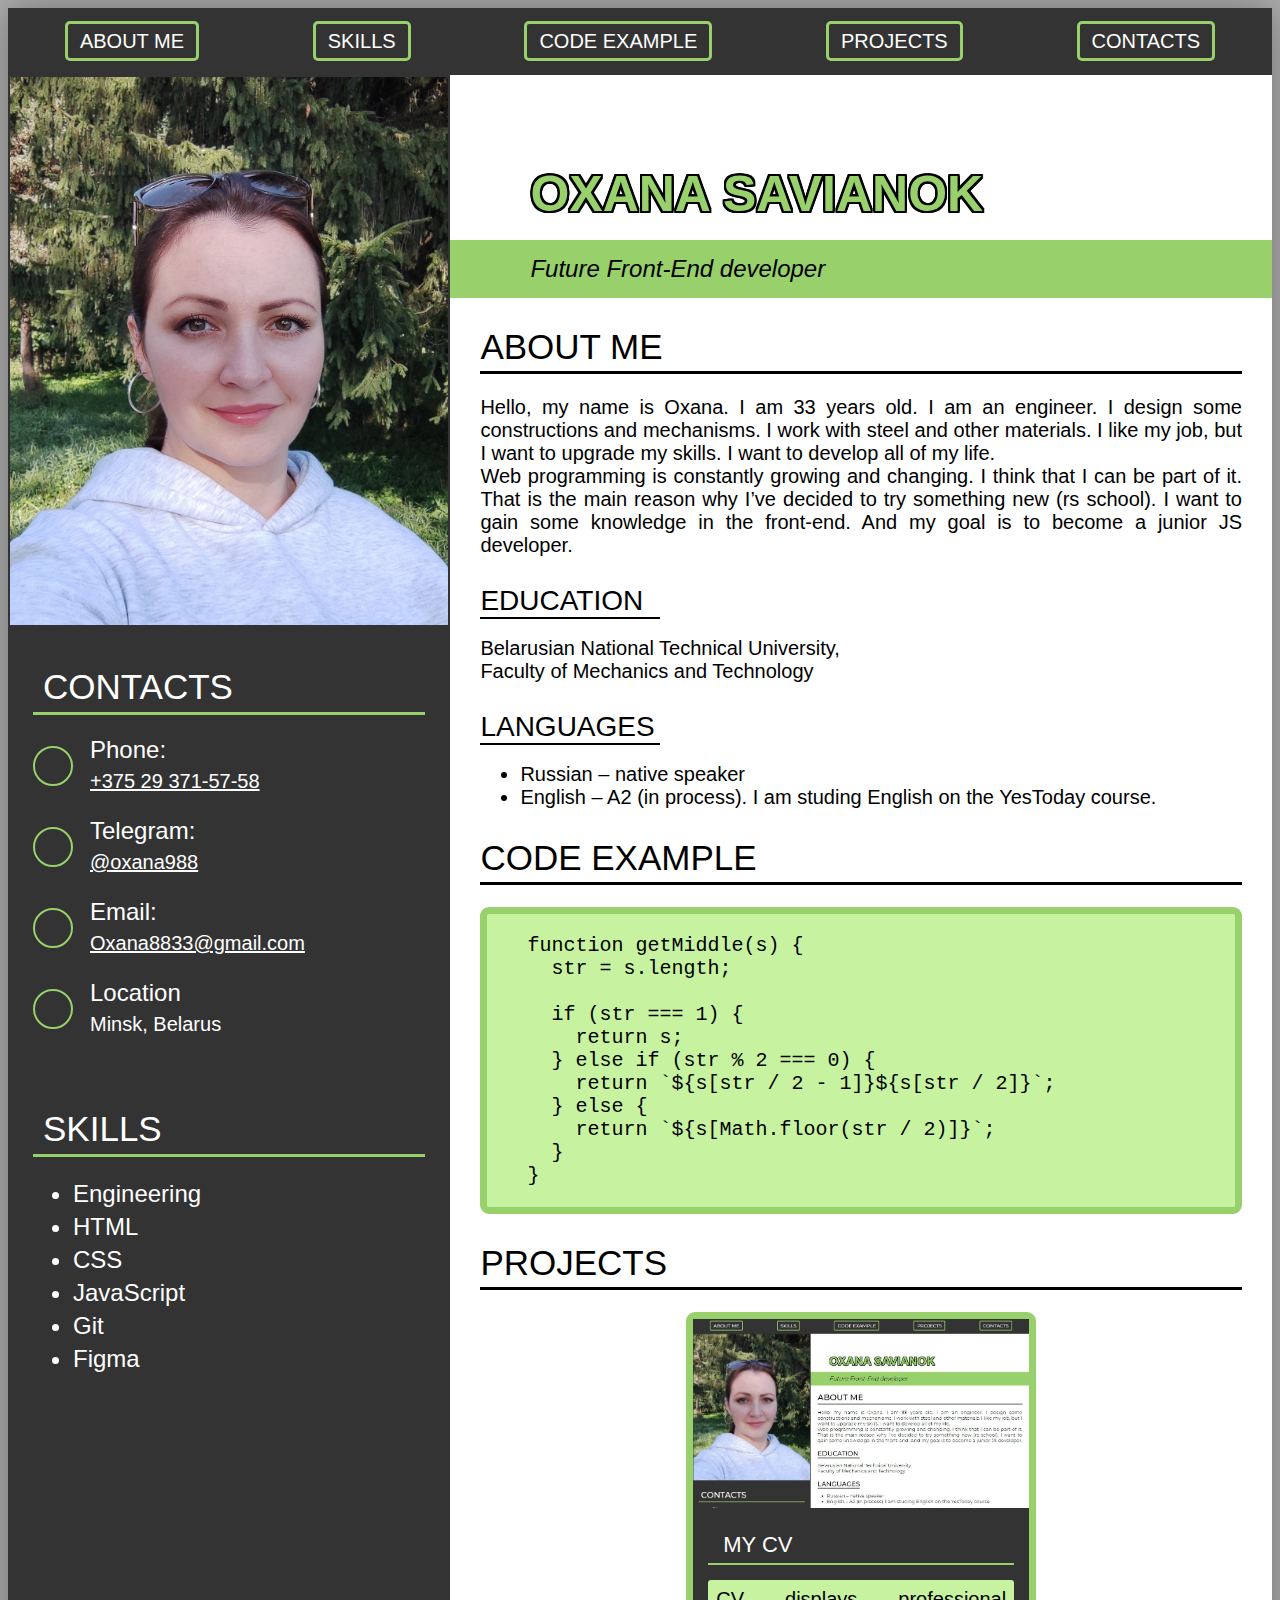
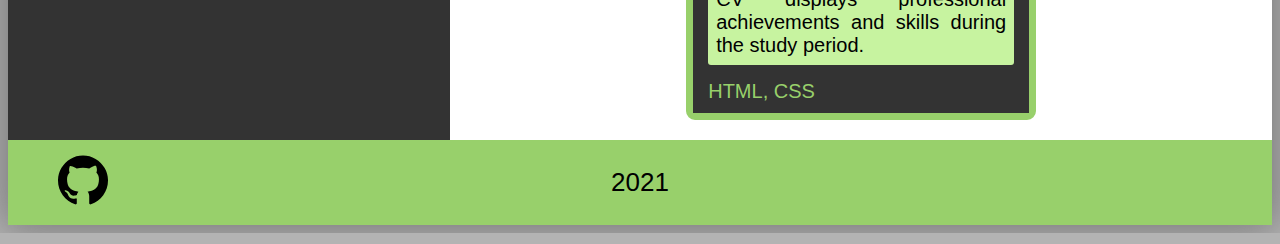
==== index.html @ 1d217c26 "fix: changed the color of the page design" ====
<!DOCTYPE html>
<html lang="en">
<head>
    <meta charset="UTF-8">
    <meta http-equiv="X-UA-Compatible" content="IE=edge">
    <meta name="viewport" content="width=device-width, initial-scale=1.0">
    <link rel="stylesheet" href="./style.css">
    <link href="https://file.myfontastic.com/Bi95G4Yxjh4TPe94SQNDmB/icons.css" rel="stylesheet">
    <link rel="icon" href="./assets/favicon.ico">
    <title>My CV</title>
</head>
<body>
    <div class="cv">
        <header class="header">
            <div class="container header-container">
                <div class="header-burger burger">
                    <span class="burger-line burger-line1"></span>
                    <span class="burger-line burger-line2"></span>
                    <span class="burger-line burger-line3"></span>
                </div>
                <nav class="header-nav">
                    <ul class="header-ul">
                        <li class="header-li"><a href="#about_me" class="header-link">About me</a></li>
                        <li class="header-li"><a href="#skills" class="header-link">Skills</a></li>
                        <li class="header-li"><a href="#code_example" class="header-link">Code example</a></li>
                        <li class="header-li"><a href="#projects" class="header-link">Projects</a></li>
                        <!--<li class="header-li"><a href="#video" class="header-link">Video</a></li>-->
                        <li class="header-li"><a href="#contacts" class="header-link">Contacts</a></li>
                    </ul>
                    <div class="menu-close">
                        <span class="menu-close-line"></span>
                        <span class="menu-close-line"></span>
                    </div>
                </nav>
            </div>
        </header>
        <main class="main">
            <div class="container main-container">
                <aside class="left-section">
                    <div class="photo">
                        <img src="./assets/images/photo.jpg" alt="Photo">
                    </div>
                    <section class="contacts" id="contacts">
                        <h2 class="white-title">Contacts</h2>
                        <div class="underlined"></div>
                        <ul class="ul-contacts">
                            <li class="li-contact">
                                <i class="icon-phone icon"></i>
                                <div class="contact">
                                    <span>Phone:</span>
                                    <br>
                                    <a href="tel:+375293715758">+375 29 371-57-58</a>
                                </div>
                            </li>
                            <li class="li-contact">
                                <i class="icon-telegram icon"></i>
                                <div class="contact">
                                    <span>Telegram:</span>
                                    <br>
                                    <a href="https://t.me/Oxana988">@oxana988</a>
                                </div>
                            </li>
                            <li class="li-contact contact-email">
                                <i class="icon-mail icon"></i>
                                <div class="contact">
                                    <span>Email:</span>
                                    <br>
                                    <a href="mailto:Oxana8833@gmail.com" class="email">Oxana8833@gmail.com</a>
                                </div>
                            </li>
                            <li class="li-contact">
                                <i class="icon-map-marker icon"></i>
                                <div class="contact">
                                    <span>Location</span>
                                    <br>
                                    <span class="place">Minsk, Belarus</span> 
                                </div>
                            </li>
                        </ul>
                    </section>
                    <section class="skill" id="skills">
                        <h2 class="white-title">Skills</h2>
                        <div class="underlined"></div>
                        <ul class="ul-skills">
                            <li class="li-skill">Engineering</li>
                            <li class="li-skill">HTML</li>
                            <li class="li-skill">CSS</li>
                            <li class="li-skill">JavaScript</li>
                            <li class="li-skill">Git</li>
                            <li class="li-skill">Figma</li>
                        </ul>
                    </section>
                </aside>
                <div class="main-section">
                    <div class="photo-main">
                        <div class="decoration">
                            <div class="decoration-left"></div>
                        </div>
                        <div class="avatar">
                            <img src="./assets/images/photo.jpg" alt="Photo">
                        </div>
                        <div class="decoration">
                            <div class="decoration-right"></div>
                        </div>
                    </div> 
                    <div class="title-name">
                        <h1 class="name">Oxana Savianok</h1>
                        <p>Future Front-End developer</p>
                    </div>
                    <section class="subsection about-me" id="about_me">
                        <h2 class="title">About me</h2>
                        <p>
                        Hello, my name is Oxana. I am 33 years old. I am an engineer. I design some constructions
                        and mechanisms. I work with steel and other materials. I like my job, but I want to upgrade
                        my skills. I want to develop all of my life.
                        <br>
                        Web programming is constantly growing and changing. I think that I can be part of it. That is
                        the main reason why I’ve decided to try something new (rs school). I want to gain some knowledge
                        in the front-end. And my goal is to become a junior JS developer.
                        </p>
                    </section>
                    <section class="subsection education">
                        <h3 class="subtitle">Education</h3>
                        <p>
                        Belarusian National Technical University,<br>Faculty of Mechanics and Technology
                        </p>
                    </section>
                    <section class="subsection languages">
                        <h3 class="subtitle">Languages</h3>
                        <ul class="ul-lang">
                            <li>Russian – native speaker</li>
                            <li>English – A2 (in process). I am studing English on the YesToday course.</li>
                        </ul>
                    </section>
                    <!--<section class="skill-main" id="skills">
                        <h2 class="white-title white-title-main">Skills</h2>
                        <div class="underlined"></div>
                        <ul class="ul-skills">
                            <li class="li-skill">Engineering</li>
                            <li class="li-skill">HTML</li>
                            <li class="li-skill">CSS</li>
                            <li class="li-skill">JavaScript</li>
                            <li class="li-skill">Git</li>
                            <li class="li-skill">Figma</li>
                        </ul>
                    </section>-->
                    <section class="subsection code-example" id="code_example">
                        <h2 class="title code-title">Code example</h2>
                        <pre class="pre"><code class="code">function getMiddle(s) {
  str = s.length;
                            
  if (str === 1) {
    return s;
  } else if (str % 2 === 0) {
    return `${s[str / 2 - 1]}${s[str / 2]}`;
  } else {
    return `${s[Math.floor(str / 2)]}`;
  }
}</code></pre>
                    </section>
                    <section class="subsection projects" id="projects">
                        <h2 class="title">Projects</h2>
                        <div class="projects-section">
                            <div class="project">
                                <a href="https://oxana988.github.io/rsschool-cv/" target="_blank">
                                    <img src="./assets/images/project1.jpg" alt="My CV">
                                </a>
                                <div class="info-project">
                                    <h4 class="title-project">My CV</h4>
                                    <div class="underlined project-underlined"></div>
                                    <p class="description"> CV displays professional achievements and skills during the study period.</p>
                                    <p class="technologies">HTML, CSS</p>
                                </div>
                            </div>
                        </div>
                    </section>
                </div>
            </div>
        </main>
        <footer class="footer">
            <div class="container">
                <ul class="ul-footer">
                    <li class="li-footer gh"><a href="https://github.com/Oxana988" target="_blank">
                        <img src="./assets/svg/github.svg" height="50" alt=""></a></li>
                    <li class="li-footer year"><span class="year_font">2021</span></li>
                    <li class="li-footer rss"><a href="https://rs.school/js/" target="_blank"><img src="https://rs.school/images/rs_school_js.svg"
                    height="50" alt="" class="rs"></a></li>        
                </ul>
            </div>
        </footer>
    </div>
    <script src="./index.js"></script>
</body>
</html>
---- style.css ----
@font-face {
    font-family: 'Montserrat';
    font-style: normal;
    font-weight: 400;
    src: local(''),
         url('../rsschool-cv/assets/fonts/montserrat-v18-latin-regular.woff2') format('woff2'), /* Chrome 26+, Opera 23+, Firefox 39+ */
         url('../rsschool-cv/assets/fonts/montserrat-v18-latin-regular.woff') format('woff'); /* Chrome 6+, Firefox 3.6+, IE 9+, Safari 5.1+ */
  }
  /* montserrat-500 - latin*/
  @font-face {
    font-family: 'Montserrat';
    font-style: normal;
    font-weight: 500;
    src: local(''),
         url('../rsschool-cv/assets/fonts/montserrat-v18-latin-500.woff2') format('woff2'), /* Chrome 26+, Opera 23+, Firefox 39+ */
         url('../rsschool-cv/assets/fonts/montserrat-v18-latin-500.woff') format('woff'); /* Chrome 6+, Firefox 3.6+, IE 9+, Safari 5.1+ */
  }
  /* montserrat-700 - latin*/
  @font-face {
    font-family: 'Montserrat';
    font-style: normal;
    font-weight: 700;
    src: local(''),
         url('../rsschool-cv/assets/fonts/montserrat-v18-latin-700.woff2') format('woff2'), /* Chrome 26+, Opera 23+, Firefox 39+ */
         url('../rsschool-cv/assets/fonts/montserrat-v18-latin-700.woff') format('woff'); /* Chrome 6+, Firefox 3.6+, IE 9+, Safari 5.1+ */
  }

html {
    box-sizing: border-box;
    scroll-behavior: smooth;
}  
*, *::before, *::after {
    box-sizing: inherit;
}
body {
    font-family: 'Montserrat', sans-serif;
    font-style: normal;
    font-weight: 400;
    font-size: 20px;
    color: black;
    background-color: #b3b3b3;
}
.cv {
    margin: 0 auto;
    background-color: white;
    max-width: 1440px;
    box-shadow: 0 0 40px 5px #777777;
    /*max-width: 1440px;*/
}
.container {
    max-width: 1440px;
    margin: 0 auto;
}

/*Header styles start*/
.header-container {
    display: flex;
    position: relative;
    background-color: #333333;
}
.header-nav {
    width: 100%;
}
.header-ul {
    display: flex;
    align-items: center;
    justify-content: space-around;
    margin: 0 auto;
    padding: 22px 0;
    list-style: none;
}
.header-link {
    text-align: center;
    padding: 6px 12px;
    text-decoration: none;
    text-transform: uppercase;
    font-size: 20px;
    color: white;
    border: 3px solid #98d06b;
    border-radius: 5px;
}
.header-link:hover {
    color: #98d06b;
    background-color: #505050;
    transition: 0.3s;
}
.header-burger {
    display: none;
    position: absolute;
    top: 13px;
    left: 20px;
    width: 60px;
    height: 42px;
    padding: 0 10px;
    border: 3px solid #98d06b;
    border-radius: 5px;
    background-color: #333333;
    z-index: 10;
}
.header-burger:hover {
    background-color: #505050;
    transition: 0.3s; 
}
.burger-line {
    display: block;
    width: 80%;
    height: 4px;
    background-color: white;
    position: absolute;
    left: 6px;
    border-radius: 2px;
}
.burger-line1 {
    top: 6px;
}
.burger-line2 {
    top: 50%;
    transform: translateY(-50%);
}
.burger-line3 {
    bottom: 6px;
}
/*Header styles end*/

/*Main styles start*/
.main-container {
    display: flex;
    flex-wrap: wrap;
}
.left-section {
    width: 35%;
    align-self: stretch;
    margin: 0;
    background-color: #333333;
}
.photo img {
    width: 100%;
    border: 2px solid #333333;
}
.ul-contacts {
    padding: 0;
    margin-bottom: 50px;
    list-style: none;
}
.li-contact {
    display: flex;
    align-items: center;
    padding-bottom: 20px;
    font-size: 24px;
    font-weight: 500;
    line-height: 30px;
    color: white;
}
.li-contact a, .place {
    font-size: 20px;
    color: white;
}
.contacts {
    padding: 10px 25px 0 25px;
}
.contact {
    padding-left: 17px;
}
.icon {
    text-align: center;
    vertical-align: middle;
    width: 40px;
    height: 40px;
    border-radius: 20px;
    padding-top: 7px;
    font-size: 25px;
    color: #98d06b;
    border: 2px solid #98d06b;
}
.icon-telegram {
    padding-right: 4px;
}
.contact a:hover {
    color: #98d06b;
    transition: 0.3s;
}
.skill {
    padding: 0 25px;
}
.ul-skills {
    color: white;
}
.li-skill {
    font-size: 24px;
    line-height: 33px;
}
.main-section {
    position: relative;
    width: 65%;
    margin: 0 auto;
    padding: 0;
    /*padding: 0 30px 30px 30px;*/
}
.photo-main {
    /*display: flex;*/
    justify-content: space-between;
    padding-bottom: 1px;
    background-color: #333333;
    display: none;
}
.avatar {
    width: 54%;
}
.avatar img {
    width: 100%;
    border: 2px solid #333333;
}
.decoration {
    position: relative;
    width: 23%;
    background: linear-gradient(to top, #333333, #969696);
}
.decoration-left {
    margin-left: auto;
    margin-right: auto;
    width: 50px;
    height: 100%;
    background: linear-gradient(215deg, #98d06b 14.5%, transparent 14.5%, transparent 17.5%, #98d06b 17.5%, #98d06b 31.5%, 
    transparent 31.5%, transparent 34.5%, #98d06b 34.5%,#98d06b 48.5%, transparent 48.5%, transparent 51.5%, #98d06b 51.5%,
    #98d06b 65.5%, transparent 65.5%, transparent 68.5%, #98d06b 68.5%,#98d06b 82.5%, transparent 82.5%, transparent 85.5%,
    #98d06b 85.5%, #98d06b 100%);
}
.decoration-right {
    margin-left: auto;
    margin-right: auto;
    width: 50px;
    height: 100%;
    background: linear-gradient(145deg, #98d06b 14.5%, transparent 14.5%, transparent 17.5%, #98d06b 17.5%, #98d06b 31.5%, 
    transparent 31.5%, transparent 34.5%, #98d06b 34.5%,#98d06b 48.5%, transparent 48.5%, transparent 51.5%, #98d06b 51.5%,
    #98d06b 65.5%, transparent 65.5%, transparent 68.5%, #98d06b 68.5%,#98d06b 82.5%, transparent 82.5%, transparent 85.5%,
    #98d06b 85.5%, #98d06b 100%);
}
.name {
    width: 100%;
    margin: 0;
    padding: 90px 80px 10px 80px;
    font-family: 'Arial', sans-serif;
    text-transform: uppercase;
    font-size: 50px;
    font-weight: 700;
    color: #98d06b;
    text-shadow: 1px 1px 0 #000,
    -1px 1px 0 #000,
    1px -1px 0 #000,
    -1px -1px 0 #000,
    0px 1px 0 #000,
    0px -1px 0 #000,
    -1px 0px 0 #000,
    1px 0px 0 #000,
    2px 2px 0 #000,
    -2px 2px 0 #000,
    2px -2px 0 #000,
    -2px -2px 0 #000,
    0px 2px 0 #000,
    0px -2px 0 #000,
    -2px 0px 0 #000,
    2px 0px 0 #000,
    1px 2px 0 #000,
    -1px 2px 0 #000,
    1px -2px 0 #000,
    -1px -2px 0 #000,
    2px 1px 0 #000,
    -2px 1px 0 #000,
    2px -1px 0 #000,
    -2px -1px 0 #000;
}
.title-name p {
    margin: 0;
    margin-top: 7px;
    padding: 15px 80px;
    font-size: 24px;
    font-style: italic;
    background-color: #98d06b;
}
.subsection {
    padding: 0 30px;
}
.title {
    position: relative;
    text-transform: uppercase; 
    font-size: 35px;
    font-weight: 500;
}
.title::after {
    content: "";
    display: block;
    position: absolute;
    width: 100%;
    height: 3px;
    margin-top: 4px;
    background: black;
}
.about-me p {
    display: block;
    text-align: justify;
}
.white-title {
    margin: 0;
    margin-top: 25px;
    padding-left: 10px;
    text-transform: uppercase; 
    font-size: 35px;
    font-weight: 500; 
    color: white;
}
.underlined {
    margin-top: 5px;
    width: 100%;
    height: 3px;
    background: #98d06b;
}
.subtitle {
    position: relative;
    margin-bottom: 0;
    text-transform: uppercase;
    font-size: 28px;
    font-weight: 500;
}
.subtitle::after {
    content: "";
    display: block;
    position: absolute;
    width: 180px;
    height: 2px;
    background: black;
}
.pre {
    margin: 0 auto;
    padding: 20px 40px;
    border: 7px solid  #98d06b;
    border-radius: 9px;
    background: #c7f3a0;
    overflow-x: auto;
    /*overflow: scroll;*/
}
.projects-section {
    display: flex;
    justify-content: space-around;
}
.project {
    width: 350px;
    margin-bottom: 20px;
    border: 7px solid #98d06b;
    border-radius: 9px;
    background-color: #333333;
}
.project:hover {
    box-shadow: 0 0 6px 6px #616161;
    transition: 0.3s;
}
.project img {
    display: block;
    width: 100%;
}
.info-project {
    background-color: #333333;
    padding: 10px 15px 10px 15px;
    margin-top: -6px;
}
.title-project {
    position: relative;
    margin: 0;
    padding-top: 20px;
    padding-left: 15px;
    text-transform: uppercase;
    font-size: 22px;
    font-weight: 500;
    color: white;
}
.project-underlined {
    height: 2px;
}
.description {
    display: block;
    text-align: justify;
    margin: 15px 0;
    padding: 8px;
    background-color: #c7f3a0;
    border-radius: 3px;
}
.technologies {
    margin: 0;
    color: #98d06b;
}
/*Main styles end*/

/*Footer styles start*/
.ul-footer {
    display: flex;
    align-items: center;
    justify-content: space-between;
    list-style: none;
    margin: 0;
    padding: 15px 50px;
    background-color: #98d06b;
}
.li-footer {
    width: 140px;
}
.year {
    text-align: center;
    font-size: 26px;
    font-weight: 500;
}
.rss {
    text-align: end;
}
.gh:hover, .rss:hover {
    opacity: 70%;
    transition: 0.3s;
}
/*.rs:hover {
    filter: invert(50%) sepia(84%) saturate(90%) hue-rotate(120deg)
    brightness(87%) contrast(80%);
}*/
/*Footer styles end*/

/*Media start*/
@media (max-width: 1024px) {
    .left-section {
        width: 100%;
        order: 2;
        display: flex;
        flex-wrap: wrap;
    }
    .ul-contacts {
        columns: 2;
        padding-left: 10px;
        margin-bottom: 20px;
    }
    .ul-skills {
        columns: 2;
        padding-left: 40px;
    }
    .photo {
        display: none;
    }
    .main-section {
        width: 100%;
    }
    .photo-main {
        display: flex;
    }
    .name {
        padding-top: 50px;
    }
    .contacts {
        width: 100%;
        order: 2;
    }
    .skill {
        width: 100%;
    }
}

@media screen and (max-width: 767px) {
    .header-container {
        height: 68px;
        margin: 0 auto;
    }
    .header-burger {
        display: block;
    }
    .header-nav {
        position: fixed;
        width: 100%;
        /*height: 100%;*/
        top: 0;
        left: 0;
        background-color: #333333;
        z-index: 10;
        padding: 50px;
        transform: translateX(100%);
        transition: 0.4s;
    }
   .header-nav-active {
        /*left: -100%;*/
        transform: translateX(0%);
        transition: 0.4s;
    } 
    .header-ul {
        flex-direction: column;
        justify-content: flex-start;
        align-items: center;
        padding: 0;
    }
    .header-li {
        width: 320px;
        max-width: 80%;
        text-align: center;
        margin-bottom: 15px;
        /*padding: 6px 12px;*/
        border: 3px solid #98d06b;
        border-radius: 5px;
    }
    .header-li:last-child {
        margin-bottom: 0;
    }
    .header-link {
        display: block;
        border: none;
        font-size: 24px;
        line-height: 28px;
        /*margin: 5px 0;*/
    }
    .menu-close {
        width: 40px;
        height: 40px;
        position: absolute;
        top: 15px;
        right: 15px;
        z-index: 11;
    }
    .menu-close:hover {
        opacity: 75%;
        transition: 0.3s;
    }
    .menu-close-line {
        display: block;
        width: 100%;
        height: 3px;
        position: absolute;
        top: 50%;
        background-color: white;
        border-radius: 1.5px;
    }
    .menu-close-line:first-child {
        transform: translateY(-50%) rotate(45deg);
    }
    .menu-close-line:last-child {
        transform: translateY(-50%) rotate(-45deg);
    }
    .ul-contacts {
        columns: 1;
    }
    .avatar {
        width: 80%;
    }
    .name {
        padding-top: 40px;
    }
}

@media (max-width: 635px) {
    .ul-skills {
        columns: 1;
    }
    .name {
        font-size: 45px;
        padding-left: 50px;
    }
    .title-name p {
        padding-left: 50px;
    }
    .ul-footer {
        flex-wrap: wrap;
    }
    .year {
        order: 3;
        width: 100%;
        padding-top: 20px;
    }
}
@media (max-width: 520px) {
    .decoration {
        display: none;
    }
    .avatar {
        width: 100%;
    }
    .photo-main {
        padding-bottom: 0;
    }
    .avatar img {
        border: 4px solid #333333;
        border-bottom: 2px;
    }
    .li-footer {
        width: 100%;
    }
    .gh,
    .rss {
        text-align: center;
    }
    .rss,
    .year {
        padding-top: 20px;
    }
    .name {
        padding-top: 30px;
    }
}
@media (max-width: 420px) {
    .name {
        font-size: 40px;
        padding-left: 35px;
    }
    .title-name p {
        font-size: 22px;
        padding-left: 35px;
    }
    .ul-contacts {
        padding-left: 0;
    }
    .contact-email a {
        font-size: 16px;
    }
}
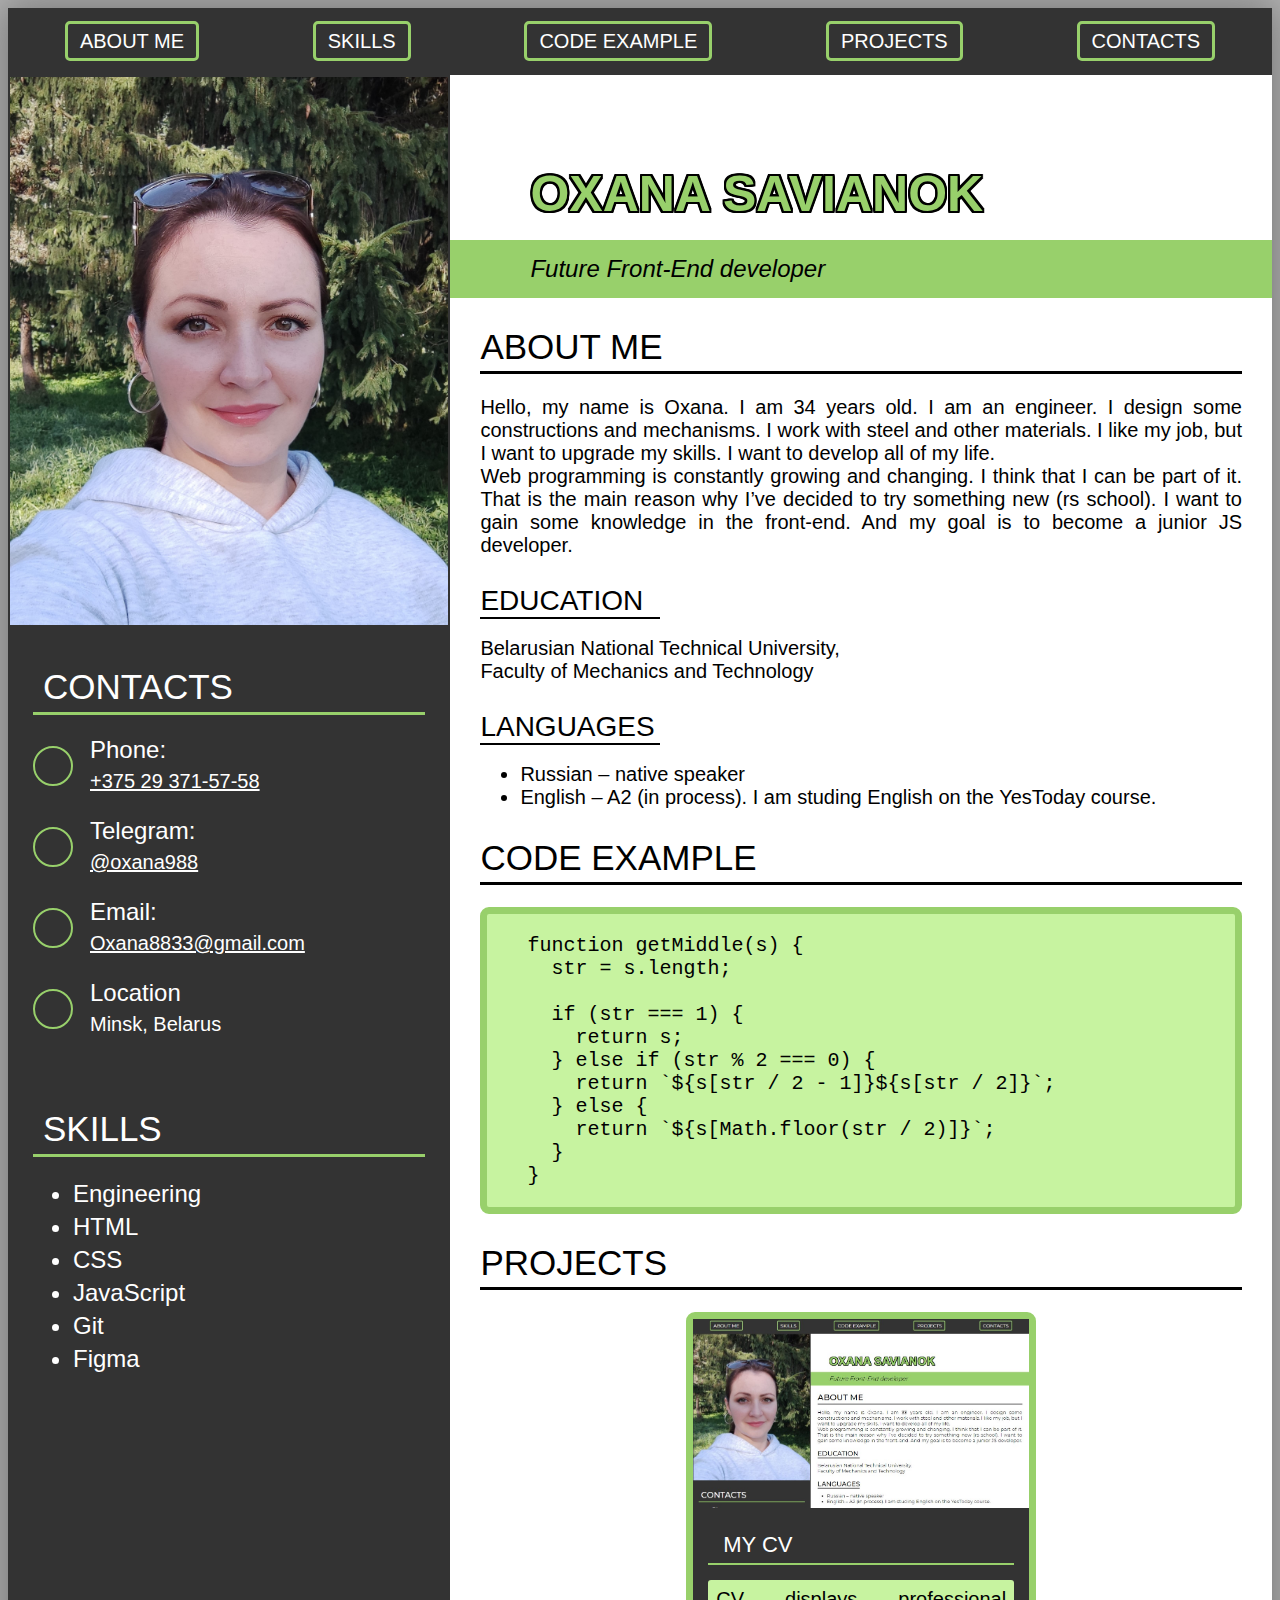
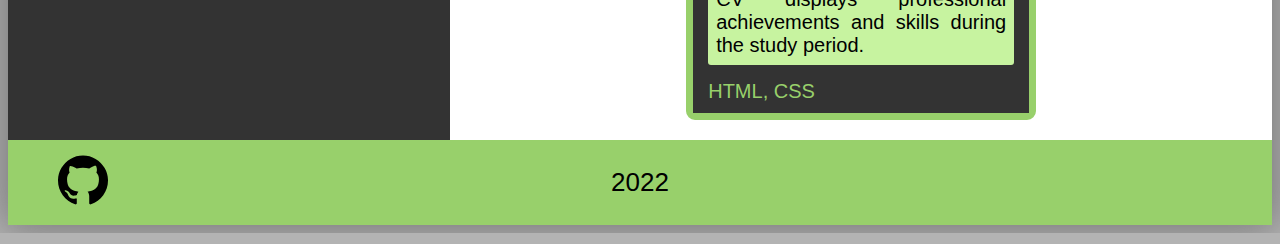
==== commit 9192edc1: "fix: change age, year, phone" ====
--- a/index.html
+++ b/index.html
@@ -49,7 +49,7 @@
                                 <div class="contact">
                                     <span>Phone:</span>
                                     <br>
-                                    <a href="tel:+375293715758">+375 29 371-57-58</a>
+                                    <a href="tel:+375293715758">+375&nbsp;29&nbsp;371&#8209;57&#8209;58</a>
                                 </div>
                             </li>
                             <li class="li-contact">
@@ -110,7 +110,7 @@
                     <section class="subsection about-me" id="about_me">
                         <h2 class="title">About me</h2>
                         <p>
-                        Hello, my name is Oxana. I am 33 years old. I am an engineer. I design some constructions
+                        Hello, my name is Oxana. I am 34 years old. I am an engineer. I design some constructions
                         and mechanisms. I work with steel and other materials. I like my job, but I want to upgrade
                         my skills. I want to develop all of my life.
                         <br>
@@ -182,7 +182,7 @@
                 <ul class="ul-footer">
                     <li class="li-footer gh"><a href="https://github.com/Oxana988" target="_blank">
                         <img src="./assets/svg/github.svg" height="50" alt=""></a></li>
-                    <li class="li-footer year"><span class="year_font">2021</span></li>
+                    <li class="li-footer year"><span class="year_font">2022</span></li>
                     <li class="li-footer rss"><a href="https://rs.school/js/" target="_blank"><img src="https://rs.school/images/rs_school_js.svg"
                     height="50" alt="" class="rs"></a></li>        
                 </ul>
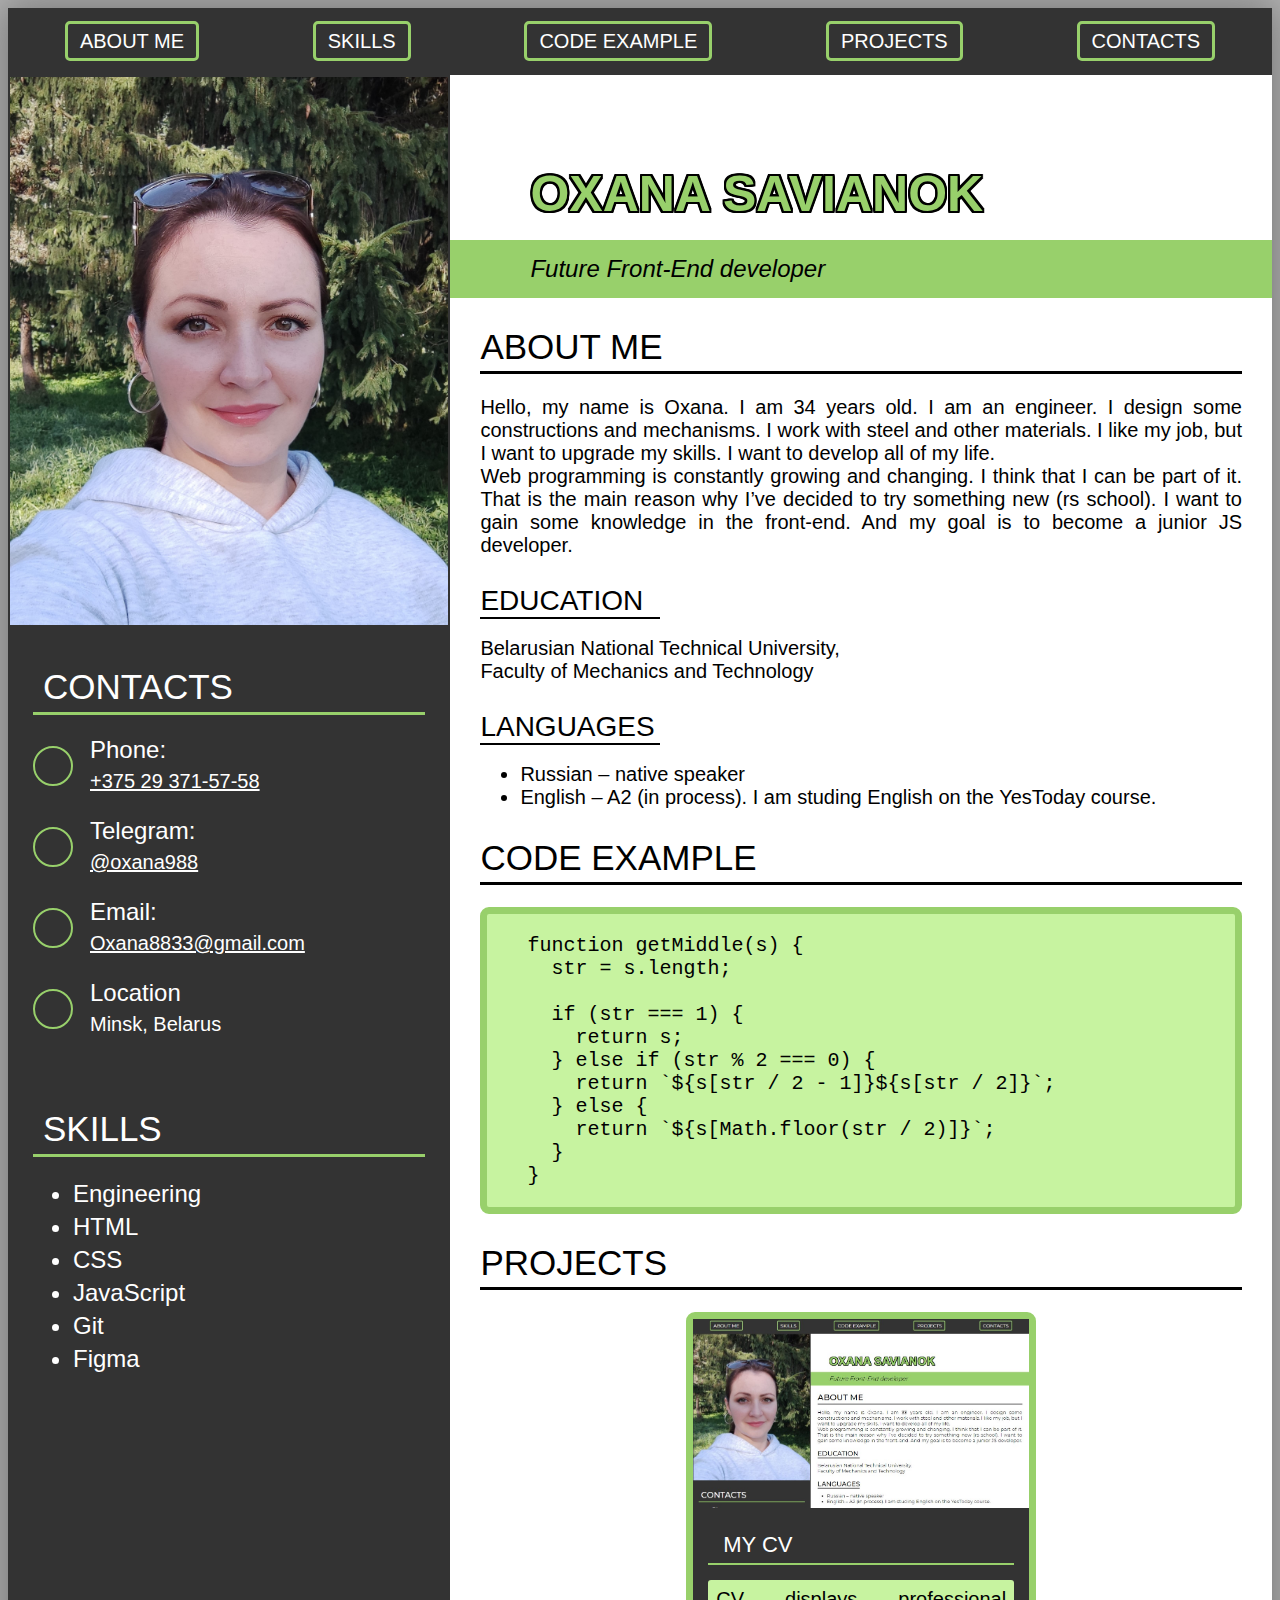
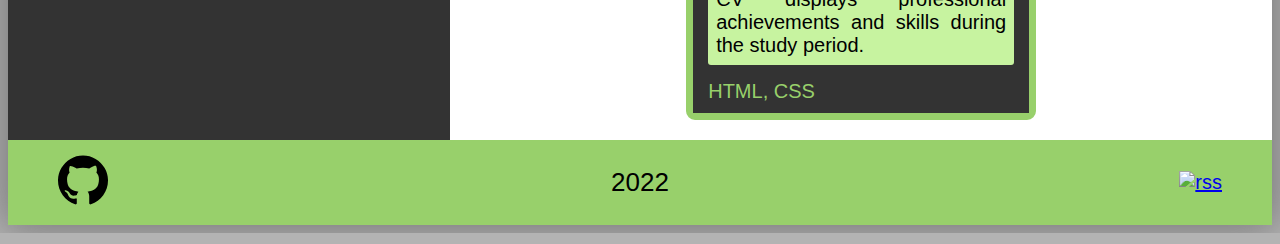
==== commit dd415097: "feat: add alt" ====
--- a/index.html
+++ b/index.html
@@ -20,9 +20,9 @@
                 </div>
                 <nav class="header-nav">
                     <ul class="header-ul">
-                        <li class="header-li"><a href="#about_me" class="header-link">About me</a></li>
+                        <li class="header-li"><a href="#about-me" class="header-link">About me</a></li>
                         <li class="header-li"><a href="#skills" class="header-link">Skills</a></li>
-                        <li class="header-li"><a href="#code_example" class="header-link">Code example</a></li>
+                        <li class="header-li"><a href="#code-example" class="header-link">Code example</a></li>
                         <li class="header-li"><a href="#projects" class="header-link">Projects</a></li>
                         <!--<li class="header-li"><a href="#video" class="header-link">Video</a></li>-->
                         <li class="header-li"><a href="#contacts" class="header-link">Contacts</a></li>
@@ -73,7 +73,7 @@
                                 <div class="contact">
                                     <span>Location</span>
                                     <br>
-                                    <span class="place">Minsk, Belarus</span> 
+                                    <span class="place">Minsk, Belarus</span>
                                 </div>
                             </li>
                         </ul>
@@ -102,12 +102,12 @@
                         <div class="decoration">
                             <div class="decoration-right"></div>
                         </div>
-                    </div> 
+                    </div>
                     <div class="title-name">
                         <h1 class="name">Oxana Savianok</h1>
                         <p>Future Front-End developer</p>
                     </div>
-                    <section class="subsection about-me" id="about_me">
+                    <section class="subsection about-me" id="about-me">
                         <h2 class="title">About me</h2>
                         <p>
                         Hello, my name is Oxana. I am 34 years old. I am an engineer. I design some constructions
@@ -144,11 +144,11 @@
                             <li class="li-skill">Figma</li>
                         </ul>
                     </section>-->
-                    <section class="subsection code-example" id="code_example">
+                    <section class="subsection code-example" id="code-example">
                         <h2 class="title code-title">Code example</h2>
                         <pre class="pre"><code class="code">function getMiddle(s) {
   str = s.length;
-                            
+
   if (str === 1) {
     return s;
   } else if (str % 2 === 0) {
@@ -181,10 +181,10 @@
             <div class="container">
                 <ul class="ul-footer">
                     <li class="li-footer gh"><a href="https://github.com/Oxana988" target="_blank">
-                        <img src="./assets/svg/github.svg" height="50" alt=""></a></li>
+                        <img src="./assets/svg/github.svg" height="50" alt="github"></a></li>
                     <li class="li-footer year"><span class="year_font">2022</span></li>
                     <li class="li-footer rss"><a href="https://rs.school/js/" target="_blank"><img src="https://rs.school/images/rs_school_js.svg"
-                    height="50" alt="" class="rs"></a></li>        
+                    height="50" alt="rss" class="rs"></a></li>
                 </ul>
             </div>
         </footer>
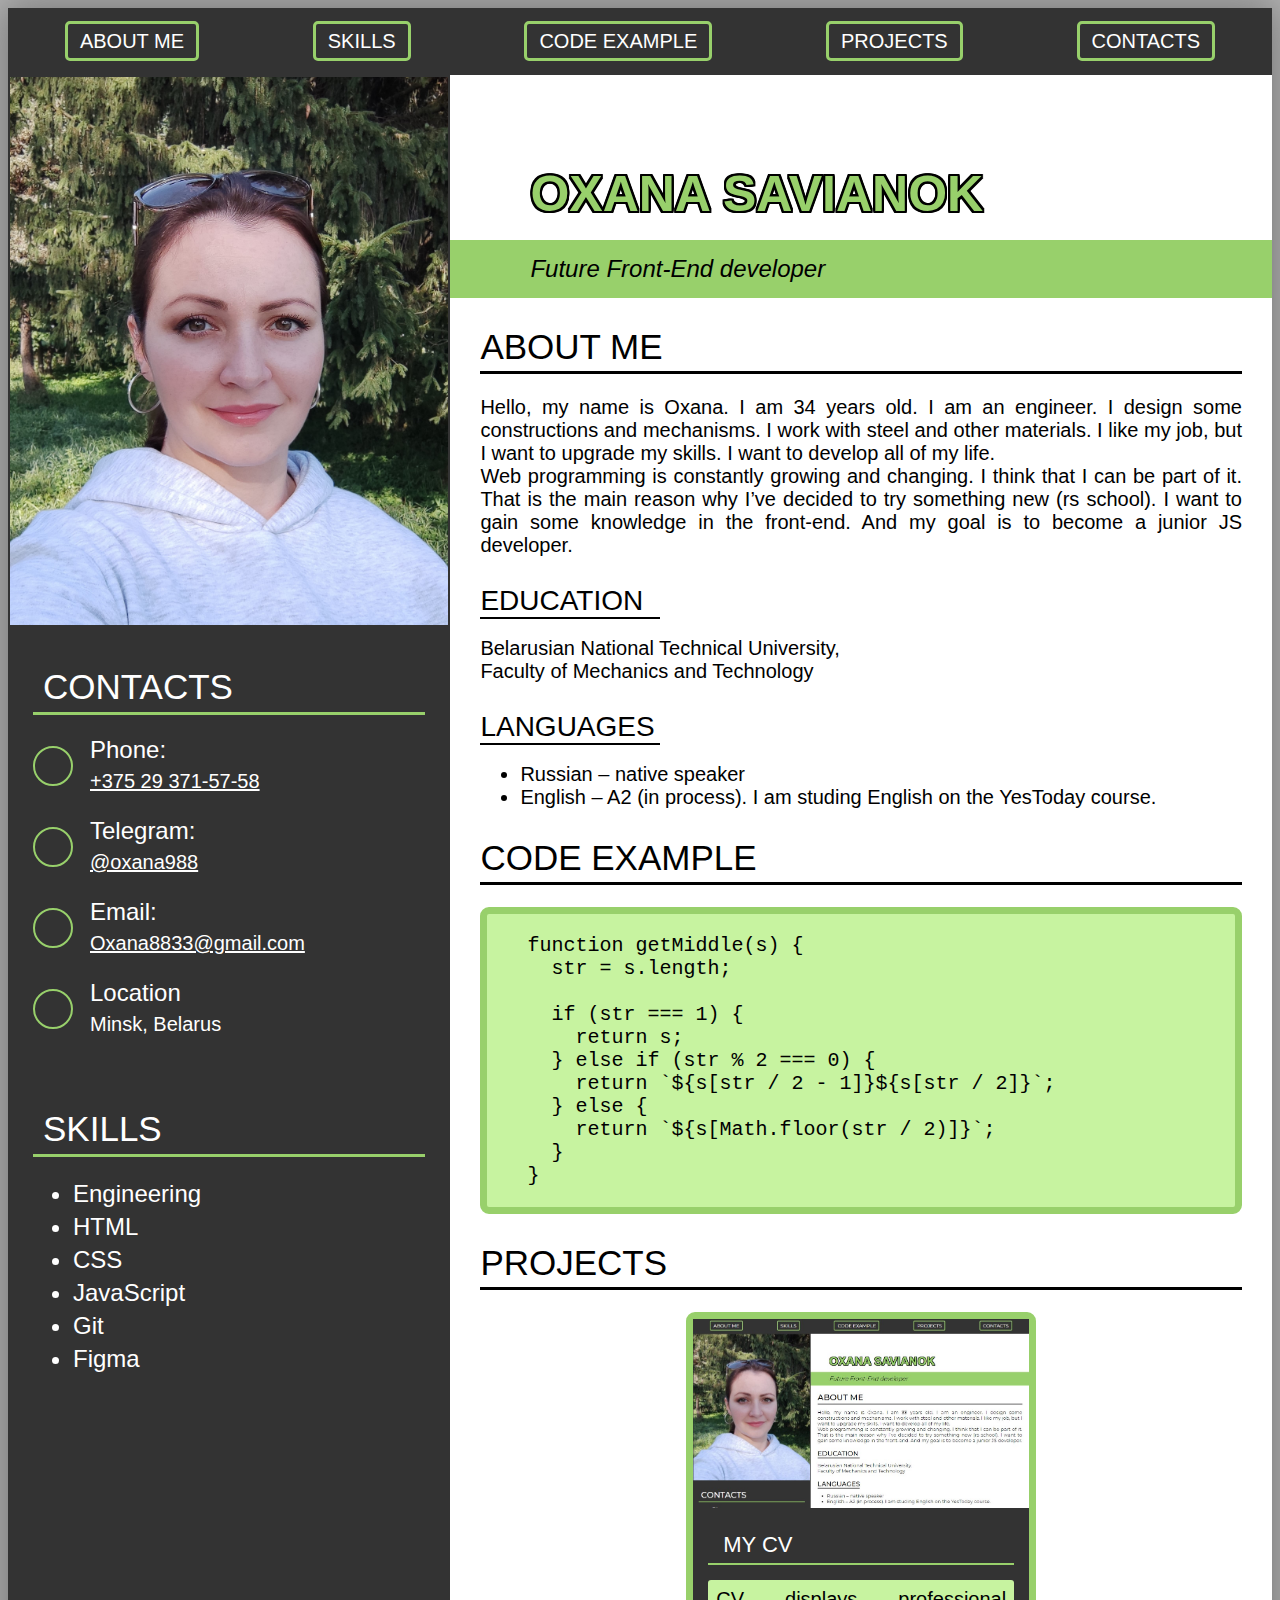
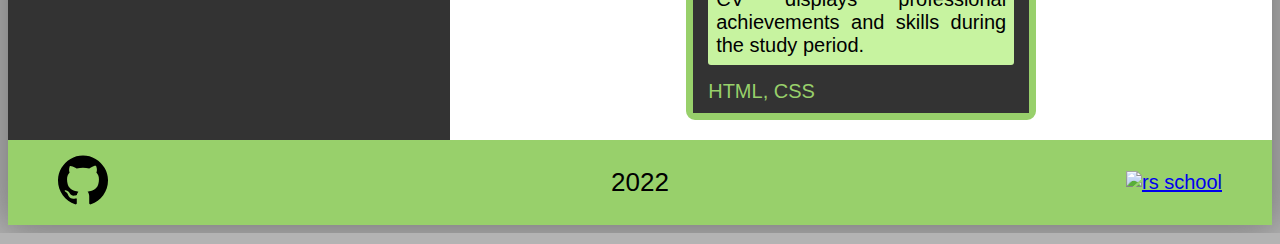
==== commit 605e7707: "fix: change alt" ====
--- a/index.html
+++ b/index.html
@@ -184,7 +184,7 @@
                         <img src="./assets/svg/github.svg" height="50" alt="github"></a></li>
                     <li class="li-footer year"><span class="year_font">2022</span></li>
                     <li class="li-footer rss"><a href="https://rs.school/js/" target="_blank"><img src="https://rs.school/images/rs_school_js.svg"
-                    height="50" alt="rss" class="rs"></a></li>
+                    height="50" alt="rs school" class="rs"></a></li>
                 </ul>
             </div>
         </footer>
